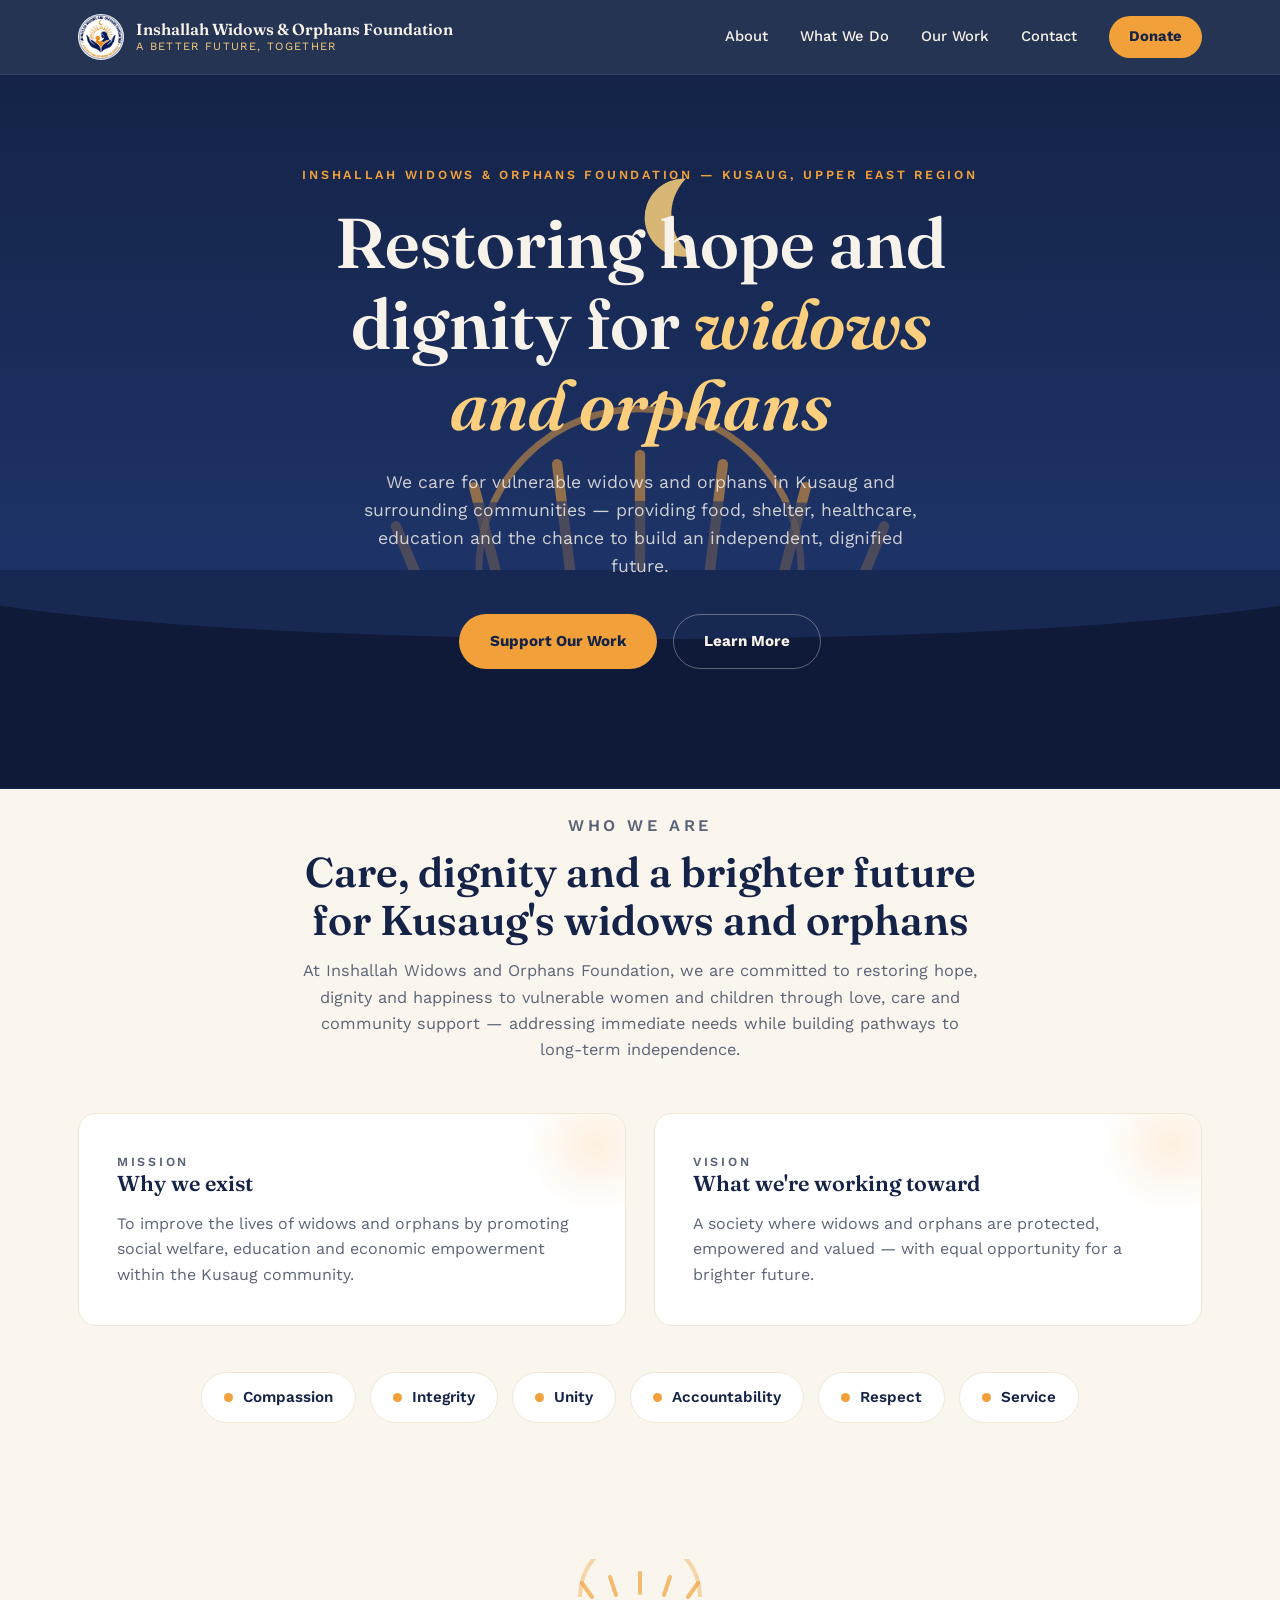
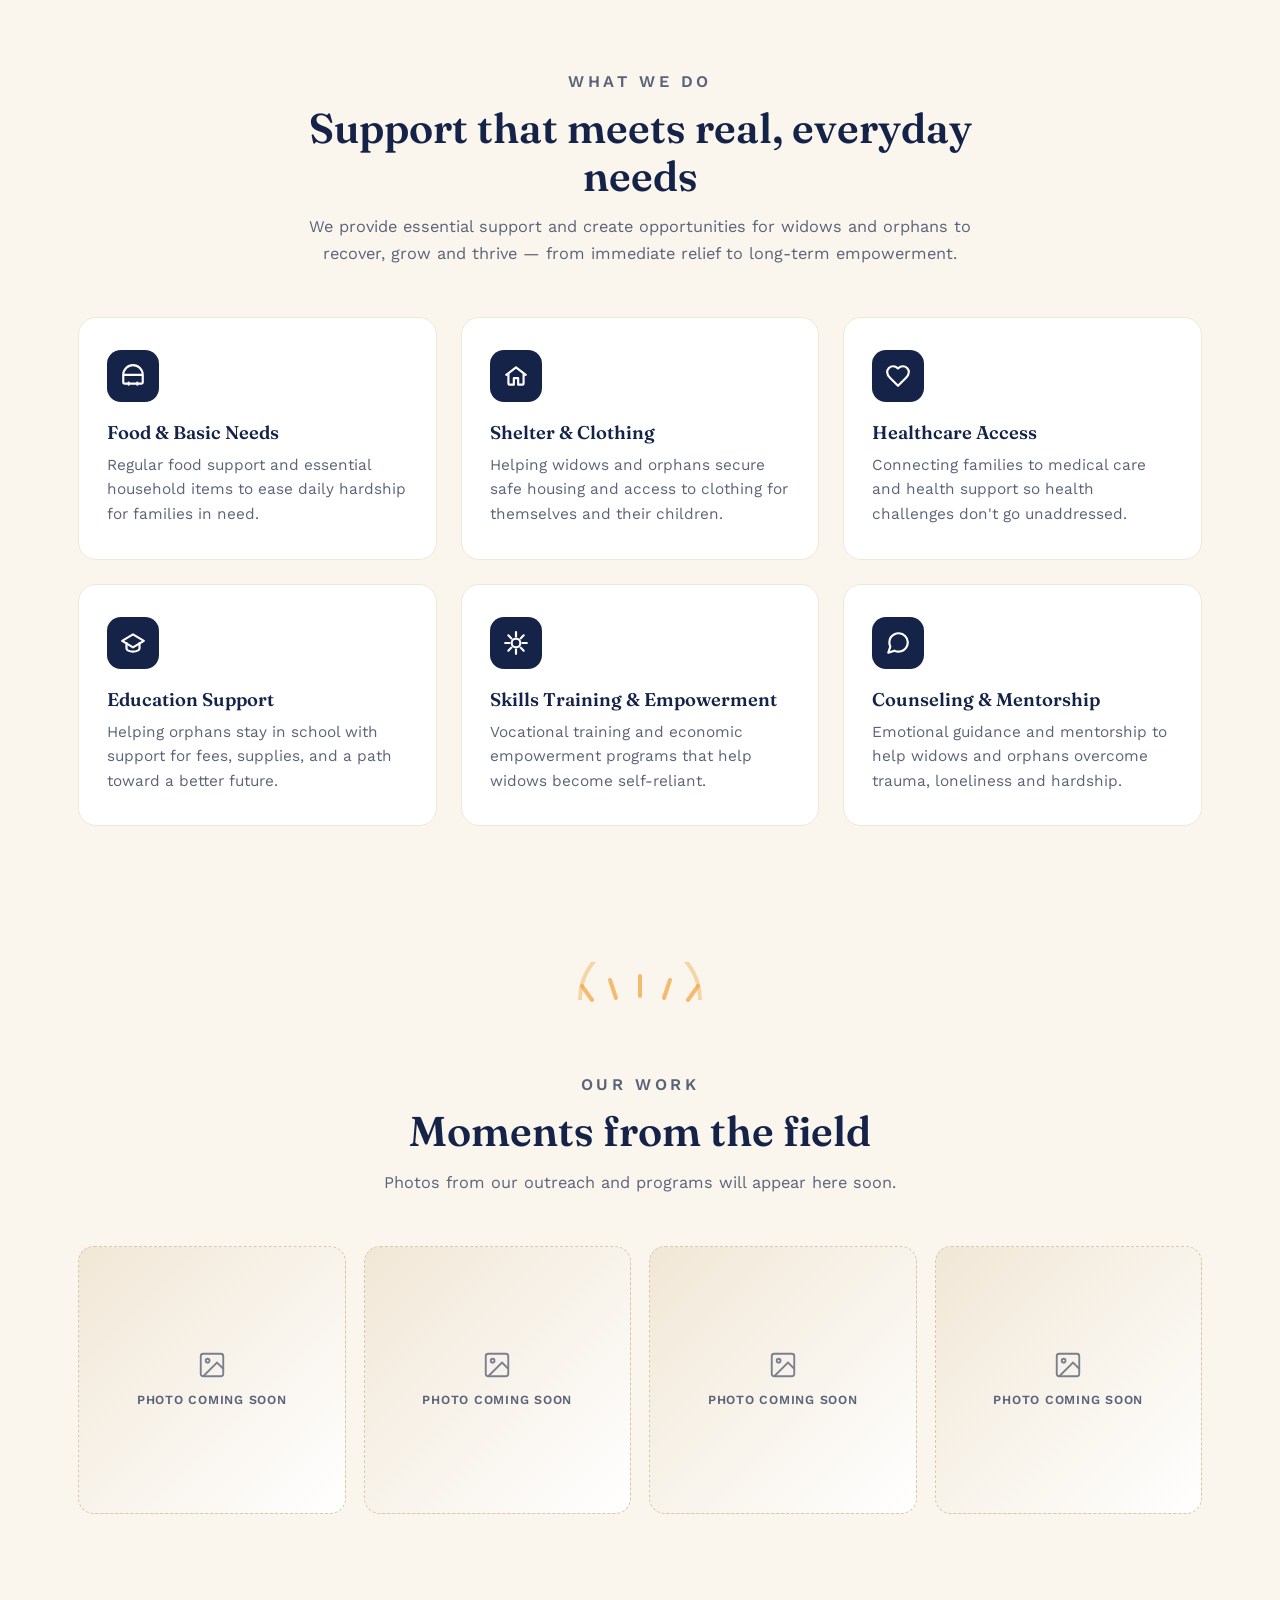
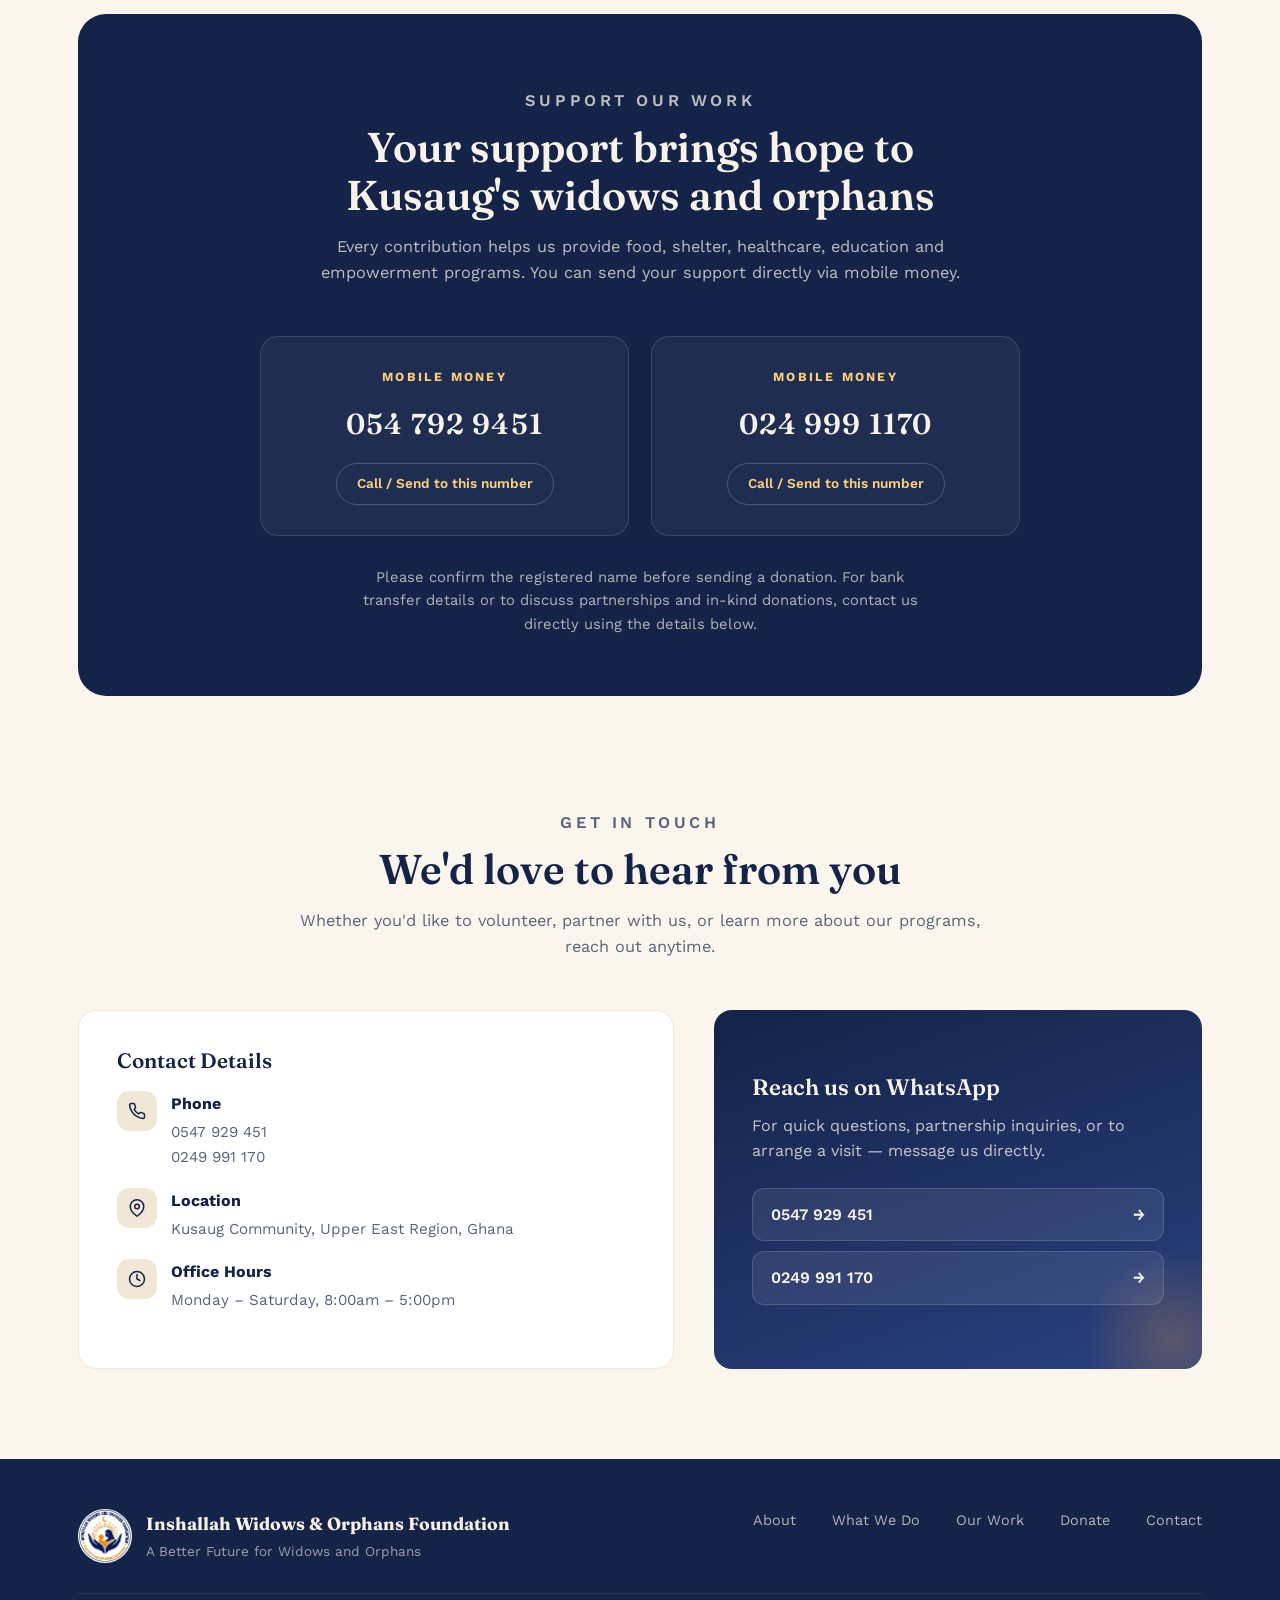
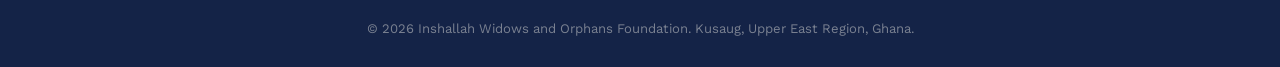
==== index.html @ 98f44650 "Add Index.html and logo" ====
<!DOCTYPE html>
<html lang="en">
<head>
<meta charset="UTF-8" />
<meta name="viewport" content="width=device-width, initial-scale=1.0" />
<title>Inshallah Widows and Orphans Foundation</title>
<link rel="preconnect" href="https://fonts.googleapis.com">
<link rel="preconnect" href="https://fonts.gstatic.com" crossorigin>
<link href="https://fonts.googleapis.com/css2?family=Fraunces:opsz,wght@9..144,400;9..144,500;9..144,600;9..144,700&family=Work+Sans:wght@400;500;600;700&display=swap" rel="stylesheet">
<style>
  :root{
    --navy: #142347;
    --navy-2: #1d3266;
    --navy-soft: #2a4080;
    --gold: #f2a13a;
    --gold-light: #fbcf7d;
    --sand: #faf6ee;
    --sand-2: #f1e7d6;
    --ink: #1c2540;
    --ink-soft: #5b6378;
    --cream-text: #f7f3ea;
    --max: 1180px;
  }

  *{ margin:0; padding:0; box-sizing:border-box; }

  html{ scroll-behavior:smooth; }

  body{
    font-family:'Work Sans', sans-serif;
    color:var(--ink);
    background:var(--sand);
    line-height:1.6;
    -webkit-font-smoothing:antialiased;
  }

  h1,h2,h3,h4{
    font-family:'Fraunces', serif;
    font-weight:600;
    line-height:1.15;
    color:var(--navy);
  }

  img{ max-width:100%; display:block; }

  a{ color:inherit; text-decoration:none; }

  .wrap{
    max-width:var(--max);
    margin:0 auto;
    padding:0 28px;
  }

  .eyebrow{
    font-family:'Work Sans', sans-serif;
    font-size:0.78rem;
    letter-spacing:0.22em;
    text-transform:uppercase;
    font-weight:600;
    color:var(--gold);
  }

  /* ---------- HEADER ---------- */
  header{
    position:sticky;
    top:0;
    z-index:50;
    background:rgba(20,35,71,0.92);
    backdrop-filter:blur(8px);
    border-bottom:1px solid rgba(255,255,255,0.08);
  }

  .nav{
    display:flex;
    align-items:center;
    justify-content:space-between;
    padding:14px 28px;
    max-width:var(--max);
    margin:0 auto;
  }

  .brand{
    display:flex;
    align-items:center;
    gap:12px;
  }

  .brand img{
    width:46px;
    height:46px;
    border-radius:50%;
  }

  .brand-text{
    color:var(--cream-text);
    font-family:'Fraunces', serif;
    line-height:1.15;
  }

  .brand-text strong{
    display:block;
    font-size:1rem;
    font-weight:600;
  }

  .brand-text span{
    display:block;
    font-size:0.7rem;
    letter-spacing:0.12em;
    text-transform:uppercase;
    color:var(--gold-light);
    font-family:'Work Sans', sans-serif;
    margin-top:2px;
  }

  nav.links{
    display:flex;
    align-items:center;
    gap:32px;
  }

  nav.links a{
    color:var(--cream-text);
    font-size:0.92rem;
    font-weight:500;
    position:relative;
    padding:4px 0;
    transition:color .2s ease;
  }

  nav.links a:hover{ color:var(--gold-light); }

  nav.links a.cta{
    background:var(--gold);
    color:var(--navy);
    padding:9px 20px;
    border-radius:999px;
    font-weight:700;
    transition:background .2s ease, transform .2s ease;
  }

  nav.links a.cta:hover{
    background:var(--gold-light);
    transform:translateY(-1px);
  }

  .menu-toggle{
    display:none;
    background:none;
    border:none;
    color:var(--cream-text);
    font-size:1.6rem;
    cursor:pointer;
  }

  /* ---------- HERO ---------- */
  .hero{
    position:relative;
    background:linear-gradient(180deg, var(--navy) 0%, var(--navy-2) 65%, var(--navy-soft) 100%);
    overflow:hidden;
    padding:90px 0 0;
  }

  .hero-inner{
    max-width:var(--max);
    margin:0 auto;
    padding:0 28px 60px;
    position:relative;
    z-index:2;
    display:flex;
    flex-direction:column;
    align-items:center;
    text-align:center;
  }

  .hero h1{
    color:var(--cream-text);
    font-size:clamp(2.4rem, 6vw, 4.4rem);
    max-width:14ch;
    margin:18px 0 22px;
  }

  .hero h1 em{
    font-style:italic;
    color:var(--gold-light);
  }

  .hero p.lead{
    color:rgba(247,243,234,0.82);
    font-size:1.1rem;
    max-width:52ch;
    margin-bottom:34px;
  }

  .hero-ctas{
    display:flex;
    gap:16px;
    flex-wrap:wrap;
    justify-content:center;
    margin-bottom:60px;
  }

  .btn{
    display:inline-flex;
    align-items:center;
    gap:8px;
    padding:14px 30px;
    border-radius:999px;
    font-weight:700;
    font-size:0.95rem;
    transition:transform .2s ease, box-shadow .2s ease, background .2s ease;
    border:1px solid transparent;
  }

  .btn-primary{
    background:var(--gold);
    color:var(--navy);
  }

  .btn-primary:hover{
    background:var(--gold-light);
    transform:translateY(-2px);
    box-shadow:0 10px 24px rgba(242,161,58,0.25);
  }

  .btn-ghost{
    border-color:rgba(247,243,234,0.35);
    color:var(--cream-text);
  }

  .btn-ghost:hover{
    background:rgba(247,243,234,0.08);
    transform:translateY(-2px);
  }

  /* sunrise svg */
  .sunrise{
    position:absolute;
    inset:0;
    width:100%;
    height:100%;
    display:block;
  }

  .sunrise .ray{
    transform-origin:center;
    animation:rise 5s ease-in-out infinite alternate;
  }

  @keyframes rise{
    from{ opacity:0.35; transform:scaleY(0.92); }
    to{ opacity:0.9; transform:scaleY(1.04); }
  }

  .sunrise .moon{
    animation:glow 6s ease-in-out infinite alternate;
  }

  @keyframes glow{
    from{ opacity:0.7; }
    to{ opacity:1; }
  }

  @media (prefers-reduced-motion: reduce){
    .sunrise .ray, .sunrise .moon{ animation:none; }
  }

  /* ---------- DAWN DIVIDER ---------- */
  .dawn-divider{
    display:flex;
    justify-content:center;
    padding:46px 0;
    background:var(--sand);
  }

  .dawn-divider.on-navy{ background:var(--navy); }

  /* ---------- SECTION GENERAL ---------- */
  section{ padding:10px 0 90px; }

  .section-head{
    text-align:center;
    max-width:680px;
    margin:0 auto 50px;
  }

  .section-head h2{
    font-size:clamp(1.9rem, 4vw, 2.6rem);
    margin-top:10px;
  }

  .section-head p{
    color:var(--ink-soft);
    margin-top:14px;
    font-size:1.02rem;
  }

  /* ---------- MISSION / VISION ---------- */
  .mv-grid{
    display:grid;
    grid-template-columns:1fr 1fr;
    gap:28px;
  }

  .mv-card{
    background:#fff;
    border:1px solid var(--sand-2);
    border-radius:18px;
    padding:38px;
    position:relative;
    overflow:hidden;
  }

  .mv-card::before{
    content:"";
    position:absolute;
    top:-40px;
    right:-40px;
    width:140px;
    height:140px;
    border-radius:50%;
    background:radial-gradient(circle, rgba(242,161,58,0.16), transparent 70%);
  }

  .mv-card h3{
    font-size:1.35rem;
    margin-bottom:14px;
  }

  .mv-card p{
    color:var(--ink-soft);
    position:relative;
    z-index:1;
  }

  /* core values */
  .values{
    display:flex;
    flex-wrap:wrap;
    gap:14px;
    justify-content:center;
    margin-top:46px;
  }

  .value-pill{
    display:flex;
    align-items:center;
    gap:10px;
    background:#fff;
    border:1px solid var(--sand-2);
    border-radius:999px;
    padding:12px 22px;
    font-weight:600;
    font-size:0.95rem;
    color:var(--navy);
  }

  .value-pill .dot{
    width:9px; height:9px;
    border-radius:50%;
    background:var(--gold);
    flex-shrink:0;
  }

  /* ---------- PROGRAMS ---------- */
  .programs-grid{
    display:grid;
    grid-template-columns:repeat(3, 1fr);
    gap:24px;
  }

  .program-card{
    background:#fff;
    border:1px solid var(--sand-2);
    border-radius:18px;
    padding:32px 28px;
    transition:transform .25s ease, box-shadow .25s ease;
  }

  .program-card:hover{
    transform:translateY(-6px);
    box-shadow:0 16px 36px rgba(20,35,71,0.08);
  }

  .program-icon{
    width:52px; height:52px;
    border-radius:14px;
    background:var(--navy);
    display:flex;
    align-items:center;
    justify-content:center;
    margin-bottom:20px;
  }

  .program-icon svg{ width:26px; height:26px; }

  .program-card h3{
    font-size:1.15rem;
    margin-bottom:10px;
  }

  .program-card p{
    color:var(--ink-soft);
    font-size:0.96rem;
  }

  /* ---------- GALLERY PLACEHOLDERS ---------- */
  .gallery-grid{
    display:grid;
    grid-template-columns:repeat(4, 1fr);
    gap:18px;
  }

  .gallery-item{
    aspect-ratio:1/1;
    border-radius:16px;
    background:linear-gradient(135deg, var(--sand-2), #fff);
    border:1px dashed #d8c9ad;
    display:flex;
    flex-direction:column;
    align-items:center;
    justify-content:center;
    gap:10px;
    color:var(--ink-soft);
    text-align:center;
    padding:18px;
  }

  .gallery-item svg{ width:30px; height:30px; opacity:0.55; }

  .gallery-item span{
    font-size:0.78rem;
    letter-spacing:0.06em;
    text-transform:uppercase;
    font-weight:600;
  }

  /* ---------- DONATE ---------- */
  .donate-section{
    background:var(--navy);
    color:var(--cream-text);
    border-radius:28px;
    padding:60px 40px;
    margin-top:0;
  }

  .donate-section .section-head h2{ color:var(--cream-text); }
  .donate-section .section-head p{ color:rgba(247,243,234,0.75); }
  .donate-section .eyebrow{ color:var(--gold-light); }

  .donate-grid{
    display:grid;
    grid-template-columns:repeat(2, 1fr);
    gap:22px;
    max-width:760px;
    margin:0 auto;
  }

  .donate-card{
    background:rgba(255,255,255,0.05);
    border:1px solid rgba(255,255,255,0.12);
    border-radius:18px;
    padding:30px;
    text-align:center;
  }

  .donate-card .label{
    font-size:0.78rem;
    letter-spacing:0.18em;
    text-transform:uppercase;
    color:var(--gold-light);
    font-weight:700;
    margin-bottom:14px;
  }

  .donate-card .number{
    font-family:'Fraunces', serif;
    font-size:1.8rem;
    font-weight:600;
    letter-spacing:0.04em;
    margin-bottom:16px;
  }

  .donate-card a.copy-link{
    font-size:0.85rem;
    font-weight:600;
    color:var(--gold-light);
    border:1px solid rgba(255,255,255,0.2);
    border-radius:999px;
    padding:9px 20px;
    display:inline-block;
    transition:background .2s ease;
  }

  .donate-card a.copy-link:hover{
    background:rgba(255,255,255,0.08);
  }

  .donate-note{
    text-align:center;
    margin-top:30px;
    font-size:0.92rem;
    color:rgba(247,243,234,0.7);
    max-width:560px;
    margin-left:auto;
    margin-right:auto;
  }

  /* ---------- CONTACT ---------- */
  .contact-grid{
    display:grid;
    grid-template-columns:1.1fr 0.9fr;
    gap:40px;
    align-items:stretch;
  }

  .contact-info{
    background:#fff;
    border:1px solid var(--sand-2);
    border-radius:18px;
    padding:38px;
  }

  .contact-info h3{ font-size:1.3rem; margin-bottom:18px; }

  .contact-row{
    display:flex;
    align-items:flex-start;
    gap:14px;
    margin-bottom:18px;
  }

  .contact-row .icon{
    width:40px; height:40px;
    border-radius:12px;
    background:var(--sand-2);
    display:flex;
    align-items:center;
    justify-content:center;
    flex-shrink:0;
  }

  .contact-row .icon svg{ width:18px; height:18px; }

  .contact-row strong{ display:block; color:var(--navy); margin-bottom:2px; }
  .contact-row span, .contact-row a{ color:var(--ink-soft); font-size:0.95rem; }
  .contact-row a:hover{ color:var(--navy); }

  .contact-cta{
    background:linear-gradient(160deg, var(--navy), var(--navy-soft));
    border-radius:18px;
    padding:38px;
    color:var(--cream-text);
    display:flex;
    flex-direction:column;
    justify-content:center;
    position:relative;
    overflow:hidden;
  }

  .contact-cta::after{
    content:"";
    position:absolute;
    bottom:-60px;
    right:-60px;
    width:180px;
    height:180px;
    border-radius:50%;
    background:radial-gradient(circle, rgba(242,161,58,0.25), transparent 70%);
  }

  .contact-cta h3{ color:var(--cream-text); font-size:1.4rem; margin-bottom:12px; position:relative; z-index:1; }
  .contact-cta p{ color:rgba(247,243,234,0.78); margin-bottom:24px; position:relative; z-index:1; }

  .whatsapp-links{
    display:flex;
    flex-direction:column;
    gap:10px;
    position:relative;
    z-index:1;
  }

  .whatsapp-links a{
    background:rgba(255,255,255,0.08);
    border:1px solid rgba(255,255,255,0.15);
    border-radius:12px;
    padding:13px 18px;
    font-weight:600;
    display:flex;
    align-items:center;
    justify-content:space-between;
    transition:background .2s ease;
  }

  .whatsapp-links a:hover{ background:rgba(255,255,255,0.14); }

  /* ---------- FOOTER ---------- */
  footer{
    background:var(--navy);
    color:rgba(247,243,234,0.7);
    padding:50px 0 28px;
  }

  .footer-top{
    display:flex;
    justify-content:space-between;
    align-items:flex-start;
    flex-wrap:wrap;
    gap:30px;
    padding-bottom:30px;
    border-bottom:1px solid rgba(255,255,255,0.08);
    margin-bottom:24px;
  }

  .footer-brand{
    display:flex;
    align-items:center;
    gap:14px;
  }

  .footer-brand img{
    width:54px; height:54px; border-radius:50%;
  }

  .footer-brand strong{
    font-family:'Fraunces', serif;
    color:var(--cream-text);
    font-size:1.1rem;
    display:block;
  }

  .footer-brand span{
    font-size:0.85rem;
    color:rgba(247,243,234,0.6);
  }

  .footer-links{
    display:flex;
    gap:36px;
    flex-wrap:wrap;
  }

  .footer-links a{
    font-size:0.9rem;
    transition:color .2s ease;
  }

  .footer-links a:hover{ color:var(--gold-light); }

  .footer-bottom{
    text-align:center;
    font-size:0.82rem;
    color:rgba(247,243,234,0.45);
  }

  /* ---------- REVEAL ANIMATION ---------- */
  .reveal{
    opacity:0;
    transform:translateY(24px);
    transition:opacity .7s ease, transform .7s ease;
  }

  .reveal.in{
    opacity:1;
    transform:translateY(0);
  }

  /* ---------- RESPONSIVE ---------- */
  @media (max-width: 880px){
    .mv-grid{ grid-template-columns:1fr; }
    .programs-grid{ grid-template-columns:repeat(2, 1fr); }
    .gallery-grid{ grid-template-columns:repeat(2, 1fr); }
    .donate-grid{ grid-template-columns:1fr; }
    .contact-grid{ grid-template-columns:1fr; }
  }

  @media (max-width: 720px){
    nav.links{
      position:absolute;
      top:100%; left:0; right:0;
      background:var(--navy);
      flex-direction:column;
      align-items:flex-start;
      padding:20px 28px 28px;
      gap:18px;
      display:none;
      border-bottom:1px solid rgba(255,255,255,0.08);
    }
    nav.links.open{ display:flex; }
    nav.links a.cta{ width:100%; text-align:center; }
    .menu-toggle{ display:block; }
    .programs-grid{ grid-template-columns:1fr; }
    .gallery-grid{ grid-template-columns:repeat(2, 1fr); }
    .donate-section{ padding:46px 22px; border-radius:20px; }
  }

  /* focus visibility */
  a:focus-visible, button:focus-visible{
    outline:2px solid var(--gold);
    outline-offset:3px;
  }
</style>
</head>
<body>

<header>
  <div class="nav">
    <div class="brand">
      <img src="logo.jpeg" alt="Inshallah Widows and Orphans Foundation logo" />
      <div class="brand-text">
        <strong>Inshallah Widows &amp; Orphans Foundation</strong>
        <span>A better future, together</span>
      </div>
    </div>
    <button class="menu-toggle" aria-label="Toggle navigation" aria-expanded="false" id="menuToggle">&#9776;</button>
    <nav class="links" id="navLinks">
      <a href="#about">About</a>
      <a href="#programs">What We Do</a>
      <a href="#gallery">Our Work</a>
      <a href="#contact">Contact</a>
      <a href="#donate" class="cta">Donate</a>
    </nav>
  </div>
</header>

<!-- ================= HERO ================= -->
<section class="hero">
  <svg class="sunrise" viewBox="0 0 1200 620" preserveAspectRatio="xMidYMax slice" xmlns="http://www.w3.org/2000/svg" aria-hidden="true">
    <!-- crescent moon -->
    <g class="moon">
      <path d="M 640 90 a 34 34 0 1 0 6 67 a 44 44 0 0 1 -6 -67 z" fill="#fbcf7d" opacity="0.85"/>
    </g>
    <!-- rays -->
    <g class="ray" stroke="#f2a13a" stroke-width="9" stroke-linecap="round" opacity="0.55">
      <line x1="600" y1="430" x2="600" y2="330"/>
      <line x1="540" y1="436" x2="528" y2="338"/>
      <line x1="480" y1="452" x2="456" y2="358"/>
      <line x1="424" y1="478" x2="388" y2="392"/>
      <line x1="376" y1="514" x2="328" y2="438"/>
      <line x1="660" y1="436" x2="672" y2="338"/>
      <line x1="720" y1="452" x2="744" y2="358"/>
      <line x1="776" y1="478" x2="812" y2="392"/>
      <line x1="824" y1="514" x2="872" y2="438"/>
    </g>
    <!-- sun arc -->
    <circle cx="600" cy="430" r="140" fill="none" stroke="#f2a13a" stroke-width="6" opacity="0.5"/>
    <!-- horizon -->
    <rect x="0" y="430" width="1200" height="190" fill="#0e1a37"/>
    <ellipse cx="600" cy="430" rx="650" ry="60" fill="#1d3266" opacity="0.6"/>
  </svg>

  <div class="hero-inner">
    <p class="eyebrow">Inshallah Widows &amp; Orphans Foundation &mdash; Kusaug, Upper East Region</p>
    <h1>Restoring hope and dignity for <em>widows and orphans</em></h1>
    <p class="lead">
      We care for vulnerable widows and orphans in Kusaug and surrounding communities &mdash;
      providing food, shelter, healthcare, education and the chance to build an
      independent, dignified future.
    </p>
    <div class="hero-ctas">
      <a href="#donate" class="btn btn-primary">Support Our Work</a>
      <a href="#about" class="btn btn-ghost">Learn More</a>
    </div>
  </div>
</section>

<!-- ================= ABOUT / MISSION / VISION ================= -->
<section id="about">
  <div class="wrap">
    <div class="section-head reveal">
      <p class="eyebrow">Who We Are</p>
      <h2>Care, dignity and a brighter future for Kusaug's widows and orphans</h2>
      <p>
        At Inshallah Widows and Orphans Foundation, we are committed to restoring hope,
        dignity and happiness to vulnerable women and children through love, care and
        community support &mdash; addressing immediate needs while building pathways to
        long-term independence.
      </p>
    </div>

    <div class="mv-grid">
      <div class="mv-card reveal">
        <p class="eyebrow">Mission</p>
        <h3>Why we exist</h3>
        <p>
          To improve the lives of widows and orphans by promoting social welfare,
          education and economic empowerment within the Kusaug community.
        </p>
      </div>
      <div class="mv-card reveal">
        <p class="eyebrow">Vision</p>
        <h3>What we're working toward</h3>
        <p>
          A society where widows and orphans are protected, empowered and valued
          &mdash; with equal opportunity for a brighter future.
        </p>
      </div>
    </div>

    <div class="values reveal">
      <div class="value-pill"><span class="dot"></span>Compassion</div>
      <div class="value-pill"><span class="dot"></span>Integrity</div>
      <div class="value-pill"><span class="dot"></span>Unity</div>
      <div class="value-pill"><span class="dot"></span>Accountability</div>
      <div class="value-pill"><span class="dot"></span>Respect</div>
      <div class="value-pill"><span class="dot"></span>Service</div>
    </div>
  </div>
</section>

<div class="dawn-divider">
  <svg width="160" height="40" viewBox="0 0 160 40" xmlns="http://www.w3.org/2000/svg" aria-hidden="true">
    <g stroke="#f2a13a" stroke-width="4" stroke-linecap="round" opacity="0.7">
      <line x1="80" y1="34" x2="80" y2="14"/>
      <line x1="56" y1="36" x2="50" y2="18"/>
      <line x1="104" y1="36" x2="110" y2="18"/>
      <line x1="32" y1="38" x2="22" y2="24"/>
      <line x1="128" y1="38" x2="138" y2="24"/>
    </g>
    <path d="M 20 38 A 60 60 0 0 1 140 38" fill="none" stroke="#f2a13a" stroke-width="4" opacity="0.4"/>
  </svg>
</div>

<!-- ================= PROGRAMS ================= -->
<section id="programs">
  <div class="wrap">
    <div class="section-head reveal">
      <p class="eyebrow">What We Do</p>
      <h2>Support that meets real, everyday needs</h2>
      <p>
        We provide essential support and create opportunities for widows and orphans
        to recover, grow and thrive &mdash; from immediate relief to long-term empowerment.
      </p>
    </div>

    <div class="programs-grid">
      <div class="program-card reveal">
        <div class="program-icon">
          <svg viewBox="0 0 24 24" fill="none" stroke="#fff" stroke-width="2" stroke-linecap="round" stroke-linejoin="round"><path d="M3 11h18M3 11a9 9 0 0118 0M3 11v7a1 1 0 001 1h16a1 1 0 001-1v-7M8 18v2M16 18v2"/></svg>
        </div>
        <h3>Food &amp; Basic Needs</h3>
        <p>Regular food support and essential household items to ease daily hardship for families in need.</p>
      </div>

      <div class="program-card reveal">
        <div class="program-icon">
          <svg viewBox="0 0 24 24" fill="none" stroke="#fff" stroke-width="2" stroke-linecap="round" stroke-linejoin="round"><path d="M3 11l9-7 9 7M5 10v9a1 1 0 001 1h4v-6h4v6h4a1 1 0 001-1v-9"/></svg>
        </div>
        <h3>Shelter &amp; Clothing</h3>
        <p>Helping widows and orphans secure safe housing and access to clothing for themselves and their children.</p>
      </div>

      <div class="program-card reveal">
        <div class="program-icon">
          <svg viewBox="0 0 24 24" fill="none" stroke="#fff" stroke-width="2" stroke-linecap="round" stroke-linejoin="round"><path d="M19 14c1.49-1.46 3-3.21 3-5.5A5.5 5.5 0 0016.5 3c-1.76 0-3 .5-4.5 2-1.5-1.5-2.74-2-4.5-2A5.5 5.5 0 002 8.5c0 2.29 1.5 4.04 3 5.5l7 7z"/></svg>
        </div>
        <h3>Healthcare Access</h3>
        <p>Connecting families to medical care and health support so health challenges don't go unaddressed.</p>
      </div>

      <div class="program-card reveal">
        <div class="program-icon">
          <svg viewBox="0 0 24 24" fill="none" stroke="#fff" stroke-width="2" stroke-linecap="round" stroke-linejoin="round"><path d="M22 10L12 4 2 10l10 6 10-6z"/><path d="M6 12v5c0 1.5 2.5 3 6 3s6-1.5 6-3v-5"/></svg>
        </div>
        <h3>Education Support</h3>
        <p>Helping orphans stay in school with support for fees, supplies, and a path toward a better future.</p>
      </div>

      <div class="program-card reveal">
        <div class="program-icon">
          <svg viewBox="0 0 24 24" fill="none" stroke="#fff" stroke-width="2" stroke-linecap="round" stroke-linejoin="round"><path d="M12 2v4M12 18v4M4.93 4.93l2.83 2.83M16.24 16.24l2.83 2.83M2 12h4M18 12h4M4.93 19.07l2.83-2.83M16.24 7.76l2.83-2.83"/><circle cx="12" cy="12" r="4"/></svg>
        </div>
        <h3>Skills Training &amp; Empowerment</h3>
        <p>Vocational training and economic empowerment programs that help widows become self-reliant.</p>
      </div>

      <div class="program-card reveal">
        <div class="program-icon">
          <svg viewBox="0 0 24 24" fill="none" stroke="#fff" stroke-width="2" stroke-linecap="round" stroke-linejoin="round"><path d="M21 11.5a8.38 8.38 0 01-.9 3.8 8.5 8.5 0 01-7.6 4.7 8.38 8.38 0 01-3.8-.9L3 21l1.9-5.7a8.38 8.38 0 01-.9-3.8 8.5 8.5 0 014.7-7.6 8.38 8.38 0 013.8-.9h.5a8.48 8.48 0 018 8v.5z"/></svg>
        </div>
        <h3>Counseling &amp; Mentorship</h3>
        <p>Emotional guidance and mentorship to help widows and orphans overcome trauma, loneliness and hardship.</p>
      </div>
    </div>
  </div>
</section>

<div class="dawn-divider">
  <svg width="160" height="40" viewBox="0 0 160 40" xmlns="http://www.w3.org/2000/svg" aria-hidden="true">
    <g stroke="#f2a13a" stroke-width="4" stroke-linecap="round" opacity="0.7">
      <line x1="80" y1="34" x2="80" y2="14"/>
      <line x1="56" y1="36" x2="50" y2="18"/>
      <line x1="104" y1="36" x2="110" y2="18"/>
      <line x1="32" y1="38" x2="22" y2="24"/>
      <line x1="128" y1="38" x2="138" y2="24"/>
    </g>
    <path d="M 20 38 A 60 60 0 0 1 140 38" fill="none" stroke="#f2a13a" stroke-width="4" opacity="0.4"/>
  </svg>
</div>

<!-- ================= GALLERY (placeholders) ================= -->
<section id="gallery">
  <div class="wrap">
    <div class="section-head reveal">
      <p class="eyebrow">Our Work</p>
      <h2>Moments from the field</h2>
      <p>Photos from our outreach and programs will appear here soon.</p>
    </div>

    <div class="gallery-grid">
      <div class="gallery-item reveal">
        <svg viewBox="0 0 24 24" fill="none" stroke="#142347" stroke-width="1.5"><rect x="3" y="3" width="18" height="18" rx="2"/><circle cx="8.5" cy="8.5" r="1.5"/><path d="M21 15l-5-5L5 21"/></svg>
        <span>Photo coming soon</span>
      </div>
      <div class="gallery-item reveal">
        <svg viewBox="0 0 24 24" fill="none" stroke="#142347" stroke-width="1.5"><rect x="3" y="3" width="18" height="18" rx="2"/><circle cx="8.5" cy="8.5" r="1.5"/><path d="M21 15l-5-5L5 21"/></svg>
        <span>Photo coming soon</span>
      </div>
      <div class="gallery-item reveal">
        <svg viewBox="0 0 24 24" fill="none" stroke="#142347" stroke-width="1.5"><rect x="3" y="3" width="18" height="18" rx="2"/><circle cx="8.5" cy="8.5" r="1.5"/><path d="M21 15l-5-5L5 21"/></svg>
        <span>Photo coming soon</span>
      </div>
      <div class="gallery-item reveal">
        <svg viewBox="0 0 24 24" fill="none" stroke="#142347" stroke-width="1.5"><rect x="3" y="3" width="18" height="18" rx="2"/><circle cx="8.5" cy="8.5" r="1.5"/><path d="M21 15l-5-5L5 21"/></svg>
        <span>Photo coming soon</span>
      </div>
    </div>
  </div>
</section>

<!-- ================= DONATE ================= -->
<section id="donate">
  <div class="wrap">
    <div class="donate-section reveal">
      <div class="section-head">
        <p class="eyebrow">Support Our Work</p>
        <h2>Your support brings hope to Kusaug's widows and orphans</h2>
        <p>
          Every contribution helps us provide food, shelter, healthcare, education and
          empowerment programs. You can send your support directly via mobile money.
        </p>
      </div>

      <div class="donate-grid">
        <div class="donate-card">
          <div class="label">Mobile Money</div>
          <div class="number">054 792 9451</div>
          <a class="copy-link" href="tel:0547929451">Call / Send to this number</a>
        </div>
        <div class="donate-card">
          <div class="label">Mobile Money</div>
          <div class="number">024 999 1170</div>
          <a class="copy-link" href="tel:0249991170">Call / Send to this number</a>
        </div>
      </div>

      <p class="donate-note">
        Please confirm the registered name before sending a donation. For bank
        transfer details or to discuss partnerships and in-kind donations, contact
        us directly using the details below.
      </p>
    </div>
  </div>
</section>

<!-- ================= CONTACT ================= -->
<section id="contact">
  <div class="wrap">
    <div class="section-head reveal">
      <p class="eyebrow">Get In Touch</p>
      <h2>We'd love to hear from you</h2>
      <p>Whether you'd like to volunteer, partner with us, or learn more about our programs, reach out anytime.</p>
    </div>

    <div class="contact-grid reveal">
      <div class="contact-info">
        <h3>Contact Details</h3>
        <div class="contact-row">
          <div class="icon">
            <svg viewBox="0 0 24 24" fill="none" stroke="#142347" stroke-width="2" stroke-linecap="round" stroke-linejoin="round"><path d="M22 16.92v3a2 2 0 01-2.18 2 19.79 19.79 0 01-8.63-3.07 19.5 19.5 0 01-6-6 19.79 19.79 0 01-3.07-8.67A2 2 0 014.11 2h3a2 2 0 012 1.72c.127.96.36 1.903.7 2.81a2 2 0 01-.45 2.11L8.09 9.91a16 16 0 006 6l1.27-1.27a2 2 0 012.11-.45c.907.34 1.85.57 2.81.7A2 2 0 0122 16.92z"/></svg>
          </div>
          <div>
            <strong>Phone</strong>
            <a href="tel:0547929451">0547 929 451</a><br/>
            <a href="tel:0249991170">0249 991 170</a>
          </div>
        </div>
        <div class="contact-row">
          <div class="icon">
            <svg viewBox="0 0 24 24" fill="none" stroke="#142347" stroke-width="2" stroke-linecap="round" stroke-linejoin="round"><path d="M21 10c0 7-9 13-9 13s-9-6-9-13a9 9 0 0118 0z"/><circle cx="12" cy="10" r="3"/></svg>
          </div>
          <div>
            <strong>Location</strong>
            <span>Kusaug Community, Upper East Region, Ghana</span>
          </div>
        </div>
        <div class="contact-row">
          <div class="icon">
            <svg viewBox="0 0 24 24" fill="none" stroke="#142347" stroke-width="2" stroke-linecap="round" stroke-linejoin="round"><circle cx="12" cy="12" r="10"/><path d="M12 6v6l4 2"/></svg>
          </div>
          <div>
            <strong>Office Hours</strong>
            <span>Monday &ndash; Saturday, 8:00am &ndash; 5:00pm</span>
          </div>
        </div>
      </div>

      <div class="contact-cta">
        <h3>Reach us on WhatsApp</h3>
        <p>For quick questions, partnership inquiries, or to arrange a visit &mdash; message us directly.</p>
        <div class="whatsapp-links">
          <a href="https://wa.me/233547929451" target="_blank" rel="noopener">0547 929 451 <span>&rarr;</span></a>
          <a href="https://wa.me/233249991170" target="_blank" rel="noopener">0249 991 170 <span>&rarr;</span></a>
        </div>
      </div>
    </div>
  </div>
</section>

<!-- ================= FOOTER ================= -->
<footer>
  <div class="wrap">
    <div class="footer-top">
      <div class="footer-brand">
        <img src="logo.jpeg" alt="Inshallah Widows and Orphans Foundation logo" />
        <div>
          <strong>Inshallah Widows &amp; Orphans Foundation</strong>
          <span>A Better Future for Widows and Orphans</span>
        </div>
      </div>
      <div class="footer-links">
        <a href="#about">About</a>
        <a href="#programs">What We Do</a>
        <a href="#gallery">Our Work</a>
        <a href="#donate">Donate</a>
        <a href="#contact">Contact</a>
      </div>
    </div>
    <div class="footer-bottom">
      &copy; <span id="year"></span> Inshallah Widows and Orphans Foundation. Kusaug, Upper East Region, Ghana.
    </div>
  </div>
</footer>

<script>
  document.getElementById('year').textContent = new Date().getFullYear();

  const toggle = document.getElementById('menuToggle');
  const links = document.getElementById('navLinks');
  toggle.addEventListener('click', () => {
    const open = links.classList.toggle('open');
    toggle.setAttribute('aria-expanded', open);
  });
  links.querySelectorAll('a').forEach(a => a.addEventListener('click', () => {
    links.classList.remove('open');
    toggle.setAttribute('aria-expanded', 'false');
  }));

  const observer = new IntersectionObserver((entries) => {
    entries.forEach(entry => {
      if (entry.isIntersecting){
        entry.target.classList.add('in');
        observer.unobserve(entry.target);
      }
    });
  }, { threshold: 0.15 });

  document.querySelectorAll('.reveal').forEach(el => observer.observe(el));
</script>

</body>
</html>
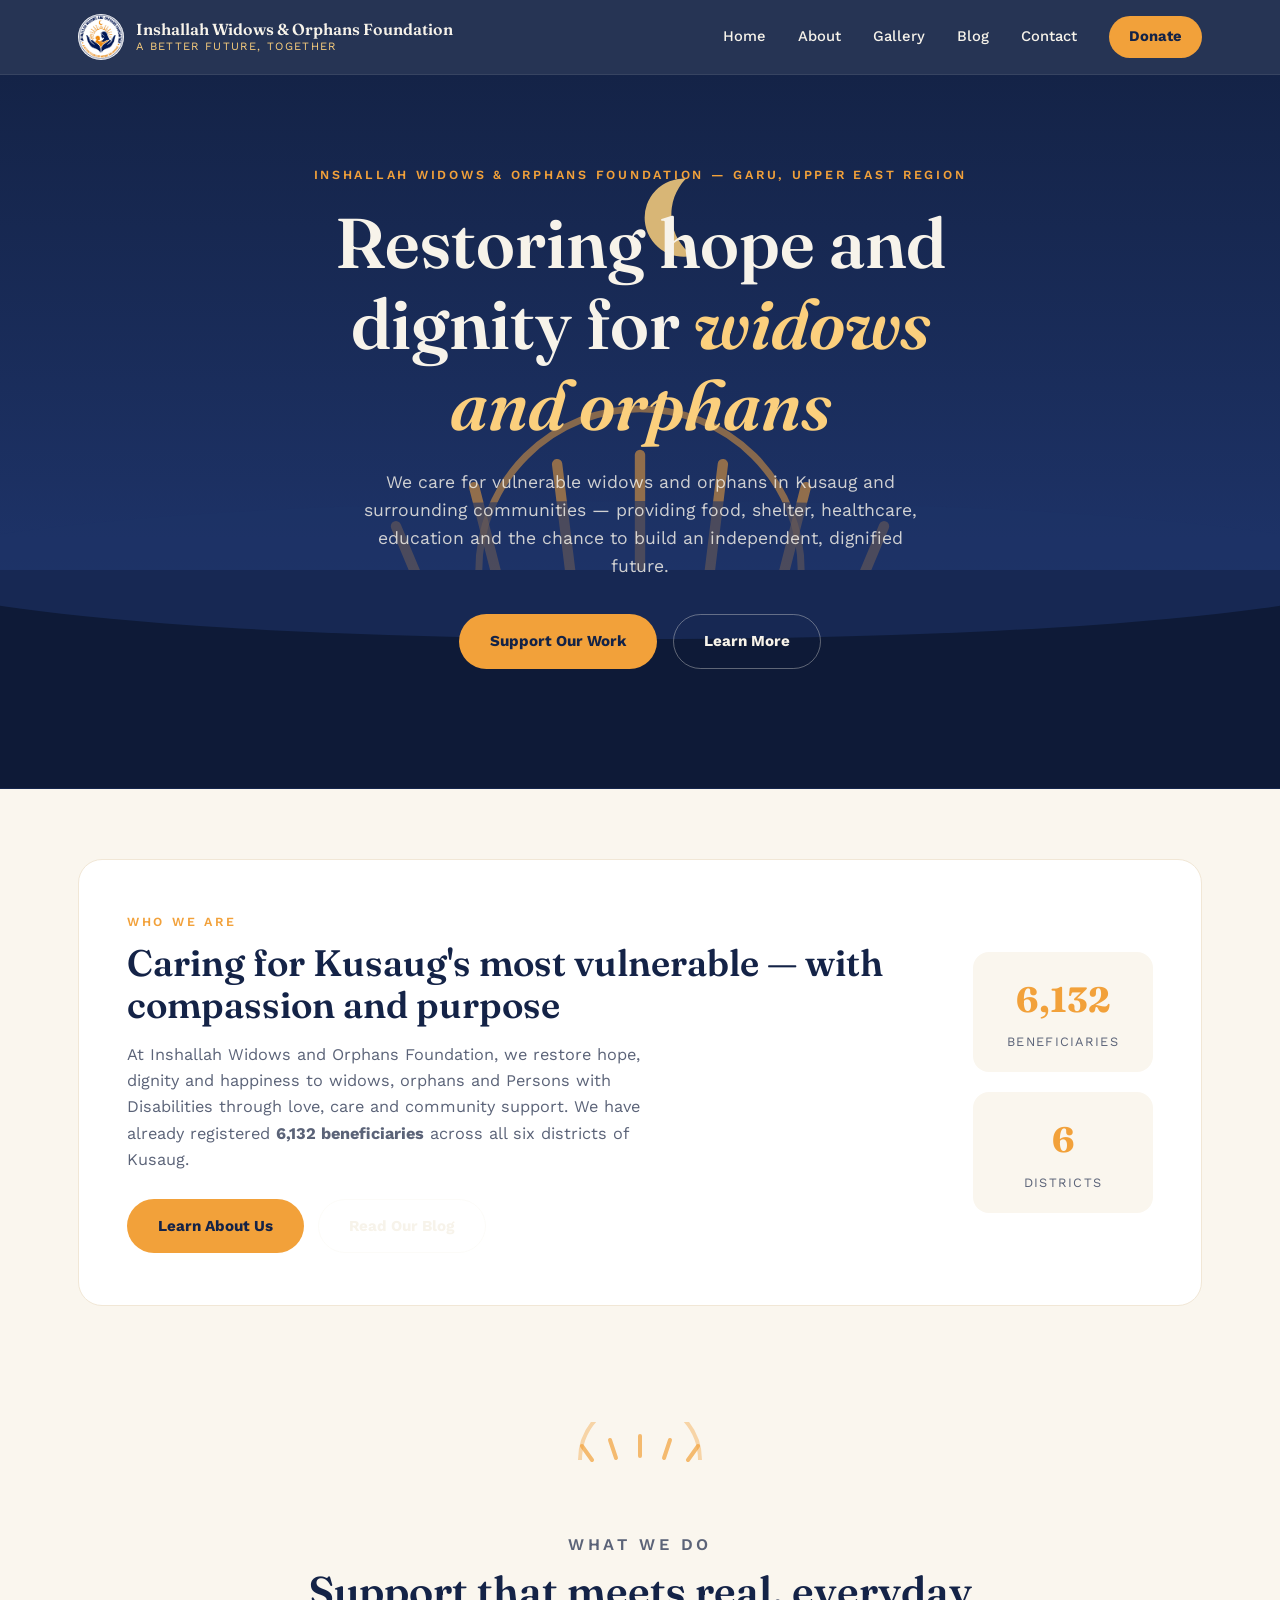
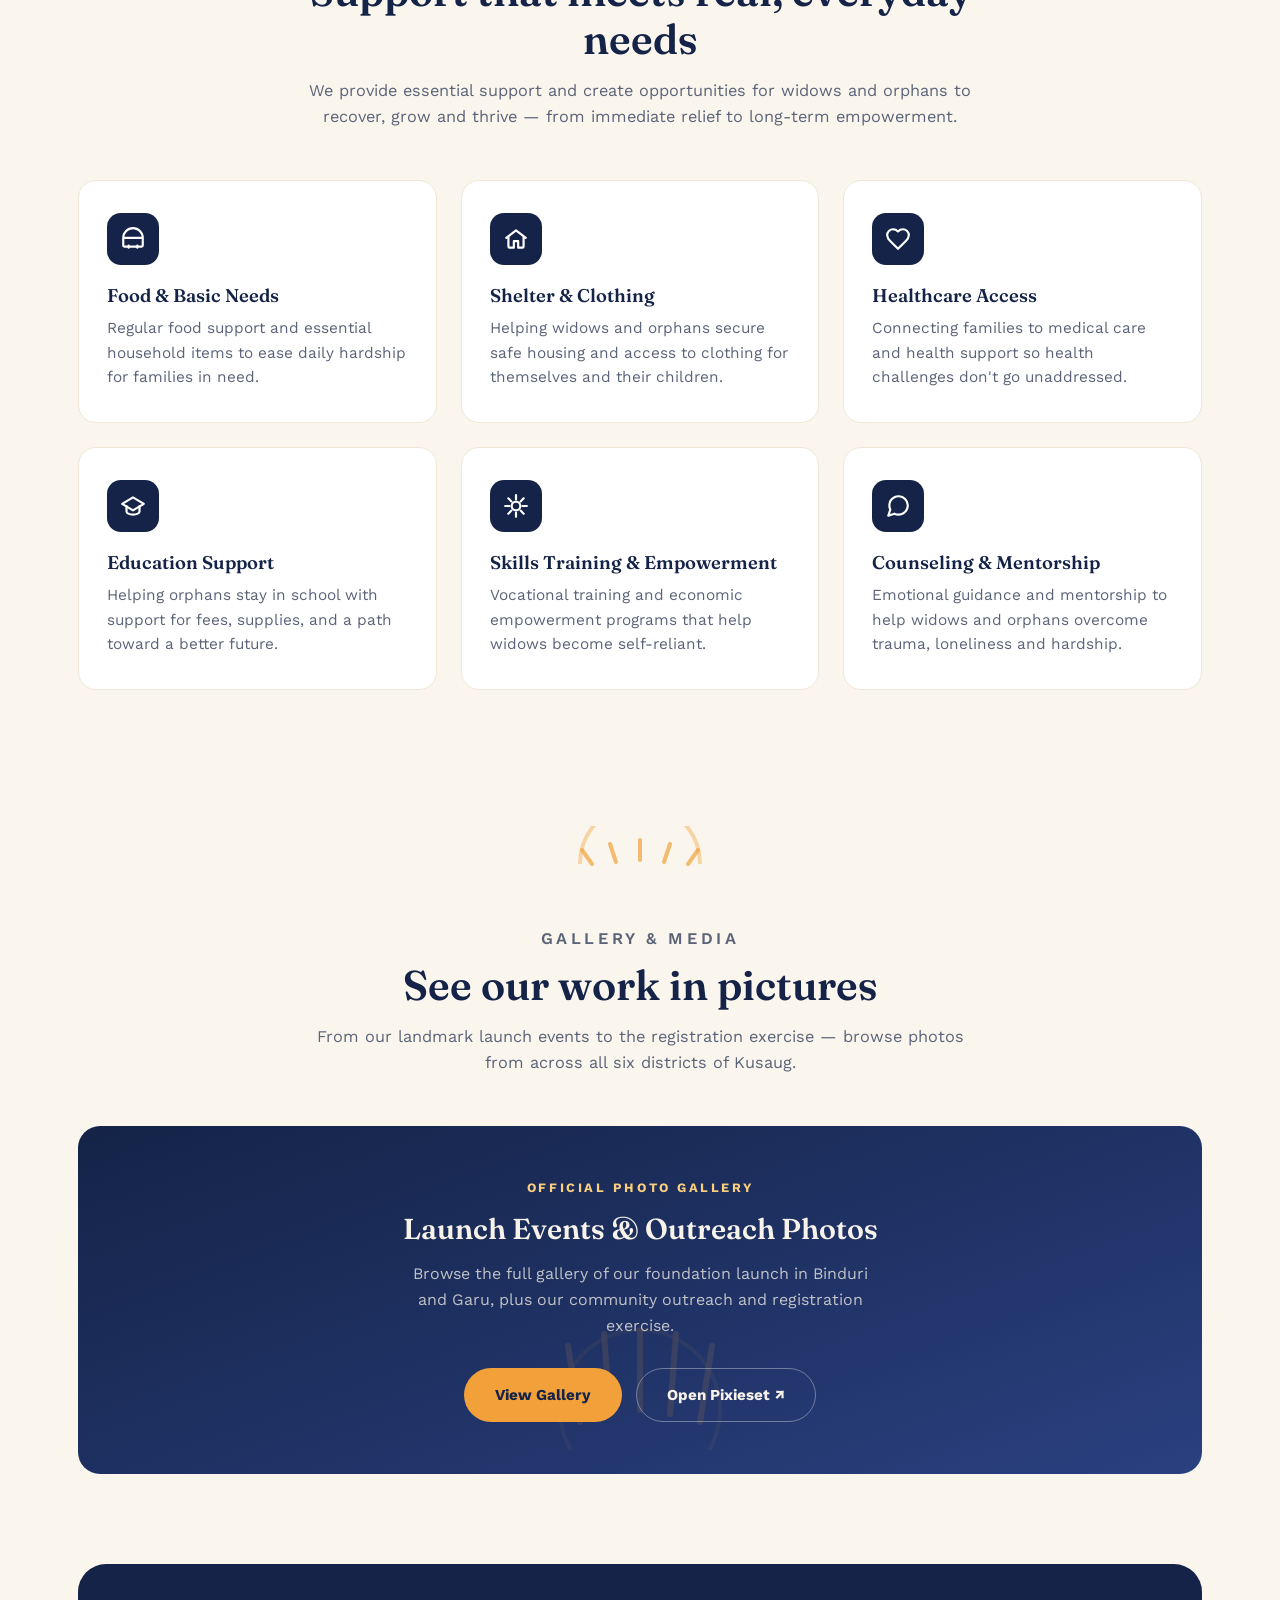
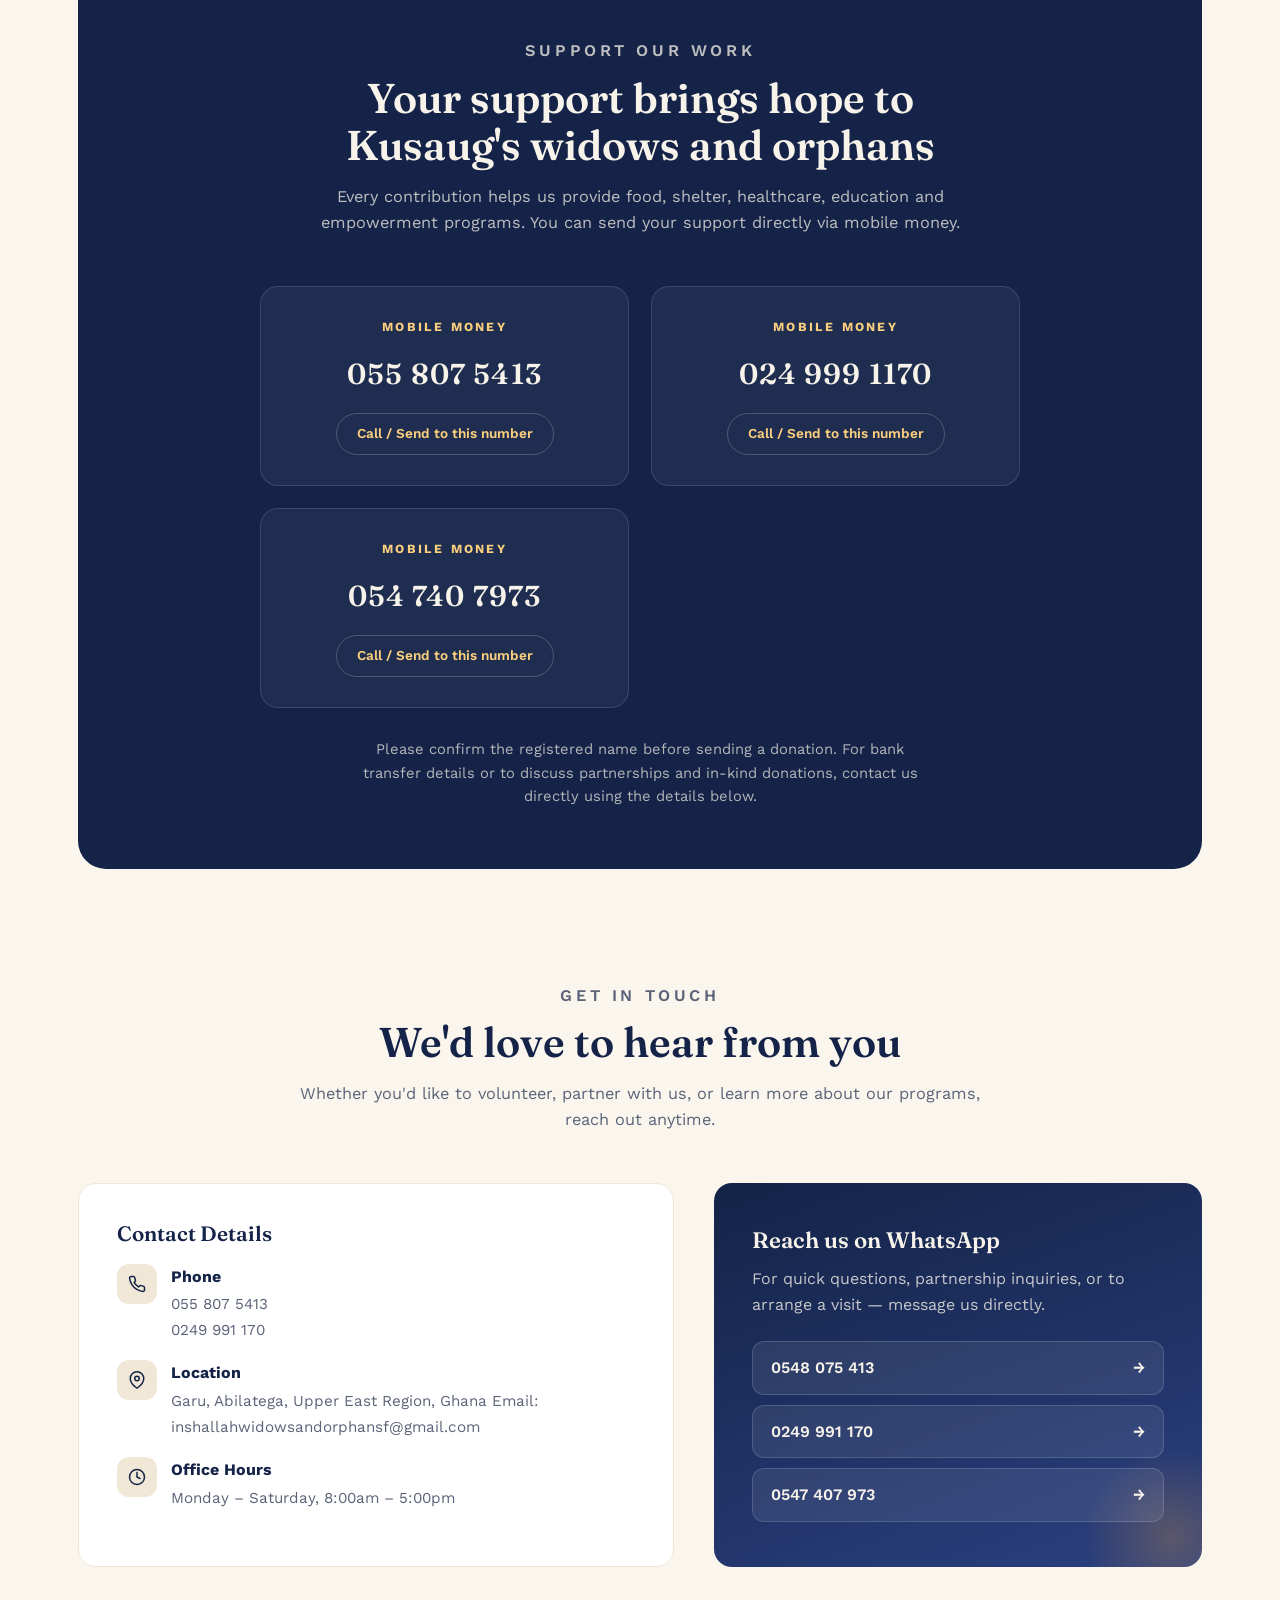
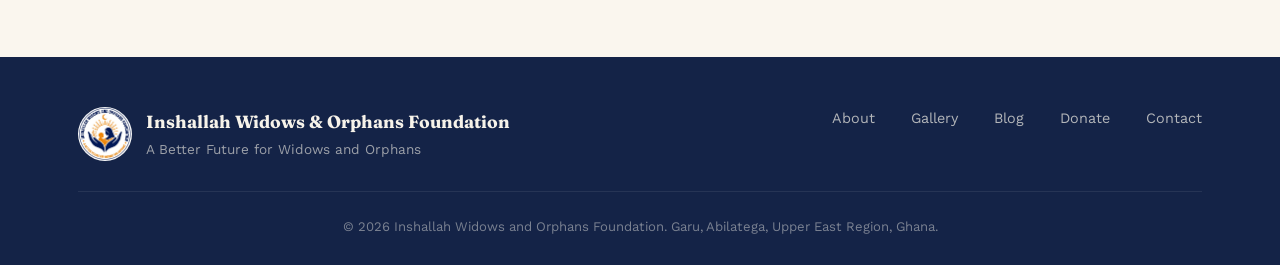
==== commit a7f1225f: "New Pages added. Gallery, Blog, Team" ====
--- a/index.html
+++ b/index.html
@@ -714,9 +714,10 @@
     </div>
     <button class="menu-toggle" aria-label="Toggle navigation" aria-expanded="false" id="menuToggle">&#9776;</button>
     <nav class="links" id="navLinks">
-      <a href="#about">About</a>
-      <a href="#programs">What We Do</a>
-      <a href="#gallery">Our Work</a>
+      <a href="index.html" class="active">Home</a>
+      <a href="about.html">About</a>
+      <a href="gallery.html">Gallery</a>
+      <a href="blog.html">Blog</a>
       <a href="#contact">Contact</a>
       <a href="#donate" class="cta">Donate</a>
     </nav>
@@ -750,7 +751,7 @@
   </svg>
 
   <div class="hero-inner">
-    <p class="eyebrow">Inshallah Widows &amp; Orphans Foundation &mdash; Kusaug, Upper East Region</p>
+    <p class="eyebrow">Inshallah Widows &amp; Orphans Foundation &mdash; Garu, Upper East Region</p>
     <h1>Restoring hope and dignity for <em>widows and orphans</em></h1>
     <p class="lead">
       We care for vulnerable widows and orphans in Kusaug and surrounding communities &mdash;
@@ -764,46 +765,29 @@
   </div>
 </section>
 
-<!-- ================= ABOUT / MISSION / VISION ================= -->
-<section id="about">
+<!-- ================= ABOUT TEASER ================= -->
+<section id="about" style="padding:70px 0;">
   <div class="wrap">
-    <div class="section-head reveal">
-      <p class="eyebrow">Who We Are</p>
-      <h2>Care, dignity and a brighter future for Kusaug's widows and orphans</h2>
-      <p>
-        At Inshallah Widows and Orphans Foundation, we are committed to restoring hope,
-        dignity and happiness to vulnerable women and children through love, care and
-        community support &mdash; addressing immediate needs while building pathways to
-        long-term independence.
-      </p>
-    </div>
-
-    <div class="mv-grid">
-      <div class="mv-card reveal">
-        <p class="eyebrow">Mission</p>
-        <h3>Why we exist</h3>
-        <p>
-          To improve the lives of widows and orphans by promoting social welfare,
-          education and economic empowerment within the Kusaug community.
-        </p>
-      </div>
-      <div class="mv-card reveal">
-        <p class="eyebrow">Vision</p>
-        <h3>What we're working toward</h3>
-        <p>
-          A society where widows and orphans are protected, empowered and valued
-          &mdash; with equal opportunity for a brighter future.
-        </p>
-      </div>
-    </div>
-
-    <div class="values reveal">
-      <div class="value-pill"><span class="dot"></span>Compassion</div>
-      <div class="value-pill"><span class="dot"></span>Integrity</div>
-      <div class="value-pill"><span class="dot"></span>Unity</div>
-      <div class="value-pill"><span class="dot"></span>Accountability</div>
-      <div class="value-pill"><span class="dot"></span>Respect</div>
-      <div class="value-pill"><span class="dot"></span>Service</div>
+    <div style="background:#fff;border:1px solid #f1e7d6;border-radius:24px;padding:52px 48px;display:grid;grid-template-columns:1fr auto;gap:40px;align-items:center;" class="reveal">
+      <div>
+        <p class="eyebrow">Who We Are</p>
+        <h2 style="font-size:clamp(1.7rem,3.5vw,2.3rem);margin:10px 0 16px;">Caring for Kusaug's most vulnerable — with compassion and purpose</h2>
+        <p style="color:#5b6378;font-size:1.02rem;max-width:56ch;">At Inshallah Widows and Orphans Foundation, we restore hope, dignity and happiness to widows, orphans and Persons with Disabilities through love, care and community support. We have already registered <strong>6,132 beneficiaries</strong> across all six districts of Kusaug.</p>
+        <div style="margin-top:26px;display:flex;gap:14px;flex-wrap:wrap;">
+          <a href="about.html" class="btn btn-primary">Learn About Us</a>
+          <a href="blog.html" class="btn btn-ghost">Read Our Blog</a>
+        </div>
+      </div>
+      <div style="display:flex;flex-direction:column;gap:20px;min-width:180px;">
+        <div style="text-align:center;background:#faf6ee;border-radius:16px;padding:20px 24px;">
+          <div style="font-family:'Fraunces',serif;font-size:2.2rem;font-weight:700;color:#f2a13a;">6,132</div>
+          <div style="font-size:0.8rem;text-transform:uppercase;letter-spacing:0.1em;color:#5b6378;margin-top:4px;">Beneficiaries</div>
+        </div>
+        <div style="text-align:center;background:#faf6ee;border-radius:16px;padding:20px 24px;">
+          <div style="font-family:'Fraunces',serif;font-size:2.2rem;font-weight:700;color:#f2a13a;">6</div>
+          <div style="font-size:0.8rem;text-transform:uppercase;letter-spacing:0.1em;color:#5b6378;margin-top:4px;">Districts</div>
+        </div>
+      </div>
     </div>
   </div>
 </section>
@@ -898,31 +882,24 @@
   </svg>
 </div>
 
-<!-- ================= GALLERY (placeholders) ================= -->
-<section id="gallery">
+<!-- ================= GALLERY TEASER ================= -->
+<section id="gallery" style="padding:0 0 80px;">
   <div class="wrap">
     <div class="section-head reveal">
-      <p class="eyebrow">Our Work</p>
-      <h2>Moments from the field</h2>
-      <p>Photos from our outreach and programs will appear here soon.</p>
-    </div>
-
-    <div class="gallery-grid">
-      <div class="gallery-item reveal">
-        <svg viewBox="0 0 24 24" fill="none" stroke="#142347" stroke-width="1.5"><rect x="3" y="3" width="18" height="18" rx="2"/><circle cx="8.5" cy="8.5" r="1.5"/><path d="M21 15l-5-5L5 21"/></svg>
-        <span>Photo coming soon</span>
-      </div>
-      <div class="gallery-item reveal">
-        <svg viewBox="0 0 24 24" fill="none" stroke="#142347" stroke-width="1.5"><rect x="3" y="3" width="18" height="18" rx="2"/><circle cx="8.5" cy="8.5" r="1.5"/><path d="M21 15l-5-5L5 21"/></svg>
-        <span>Photo coming soon</span>
-      </div>
-      <div class="gallery-item reveal">
-        <svg viewBox="0 0 24 24" fill="none" stroke="#142347" stroke-width="1.5"><rect x="3" y="3" width="18" height="18" rx="2"/><circle cx="8.5" cy="8.5" r="1.5"/><path d="M21 15l-5-5L5 21"/></svg>
-        <span>Photo coming soon</span>
-      </div>
-      <div class="gallery-item reveal">
-        <svg viewBox="0 0 24 24" fill="none" stroke="#142347" stroke-width="1.5"><rect x="3" y="3" width="18" height="18" rx="2"/><circle cx="8.5" cy="8.5" r="1.5"/><path d="M21 15l-5-5L5 21"/></svg>
-        <span>Photo coming soon</span>
+      <p class="eyebrow">Gallery &amp; Media</p>
+      <h2>See our work in pictures</h2>
+      <p>From our landmark launch events to the registration exercise — browse photos from across all six districts of Kusaug.</p>
+    </div>
+    <div style="background:linear-gradient(160deg,#142347,#2a4080);border-radius:22px;padding:52px 40px;text-align:center;position:relative;overflow:hidden;" class="reveal">
+      <div style="position:absolute;inset:0;opacity:0.15;display:flex;align-items:center;justify-content:center;">
+        <svg width="400" height="300" viewBox="0 0 400 300" xmlns="http://www.w3.org/2000/svg"><g stroke="#f2a13a" stroke-width="6" stroke-linecap="round" opacity="0.8"><line x1="200" y1="260" x2="200" y2="180"/><line x1="170" y1="264" x2="164" y2="184"/><line x1="140" y1="272" x2="128" y2="196"/><line x1="230" y1="264" x2="236" y2="184"/><line x1="260" y1="272" x2="272" y2="196"/></g><circle cx="200" cy="260" r="80" fill="none" stroke="#f2a13a" stroke-width="4" opacity="0.4"/></svg>
+      </div>
+      <p style="font-size:0.8rem;letter-spacing:0.2em;text-transform:uppercase;font-weight:700;color:#fbcf7d;margin-bottom:14px;">Official Photo Gallery</p>
+      <h3 style="color:#f7f3ea;font-size:1.8rem;margin-bottom:16px;position:relative;">Launch Events &amp; Outreach Photos</h3>
+      <p style="color:rgba(247,243,234,0.75);max-width:48ch;margin:0 auto 30px;position:relative;">Browse the full gallery of our foundation launch in Binduri and Garu, plus our community outreach and registration exercise.</p>
+      <div style="display:flex;gap:14px;justify-content:center;flex-wrap:wrap;position:relative;">
+        <a href="gallery.html" class="btn btn-primary">View Gallery</a>
+        <a href="https://gadamphotography89.pixieset.com/ishallahwidowsandorphansfoundation/" target="_blank" rel="noopener" class="btn" style="border-color:rgba(255,255,255,0.35);color:#f7f3ea;">Open Pixieset ↗</a>
       </div>
     </div>
   </div>
@@ -944,13 +921,18 @@
       <div class="donate-grid">
         <div class="donate-card">
           <div class="label">Mobile Money</div>
-          <div class="number">054 792 9451</div>
-          <a class="copy-link" href="tel:0547929451">Call / Send to this number</a>
+          <div class="number"> 055 807 5413</div>
+          <a class="copy-link" href="tel:0558075413">Call / Send to this number</a>
         </div>
         <div class="donate-card">
           <div class="label">Mobile Money</div>
           <div class="number">024 999 1170</div>
           <a class="copy-link" href="tel:0249991170">Call / Send to this number</a>
+        </div>
+          <div class="donate-card">
+          <div class="label">Mobile Money</div>
+          <div class="number">054 740 7973</div>
+          <a class="copy-link" href="tel:0547407973">Call / Send to this number</a>
         </div>
       </div>
 
@@ -981,7 +963,7 @@
           </div>
           <div>
             <strong>Phone</strong>
-            <a href="tel:0547929451">0547 929 451</a><br/>
+            <a href="tel:0548075413">055 807 5413</a><br/>
             <a href="tel:0249991170">0249 991 170</a>
           </div>
         </div>
@@ -991,7 +973,8 @@
           </div>
           <div>
             <strong>Location</strong>
-            <span>Kusaug Community, Upper East Region, Ghana</span>
+            <span>Garu, Abilatega, Upper East Region, Ghana</span>
+            <span> Email: <a href="mail:inshallahwidowsandorphansf@gmail.com">inshallahwidowsandorphansf@gmail.com</a></span>
           </div>
         </div>
         <div class="contact-row">
@@ -1009,8 +992,9 @@
         <h3>Reach us on WhatsApp</h3>
         <p>For quick questions, partnership inquiries, or to arrange a visit &mdash; message us directly.</p>
         <div class="whatsapp-links">
-          <a href="https://wa.me/233547929451" target="_blank" rel="noopener">0547 929 451 <span>&rarr;</span></a>
+          <a href="https://wa.me/233548075413" target="_blank" rel="noopener">0548 075 413 <span>&rarr;</span></a>
           <a href="https://wa.me/233249991170" target="_blank" rel="noopener">0249 991 170 <span>&rarr;</span></a>
+          <a href="https://wa.me/233547407973" target="_blank" rel="noopener">0547 407 973 <span>&rarr;</span></a>
         </div>
       </div>
     </div>
@@ -1029,15 +1013,15 @@
         </div>
       </div>
       <div class="footer-links">
-        <a href="#about">About</a>
-        <a href="#programs">What We Do</a>
-        <a href="#gallery">Our Work</a>
+        <a href="about.html">About</a>
+        <a href="gallery.html">Gallery</a>
+        <a href="blog.html">Blog</a>
         <a href="#donate">Donate</a>
         <a href="#contact">Contact</a>
       </div>
     </div>
     <div class="footer-bottom">
-      &copy; <span id="year"></span> Inshallah Widows and Orphans Foundation. Kusaug, Upper East Region, Ghana.
+      &copy; <span id="year"></span> Inshallah Widows and Orphans Foundation. Garu, Abilatega, Upper East Region, Ghana.
     </div>
   </div>
 </footer>
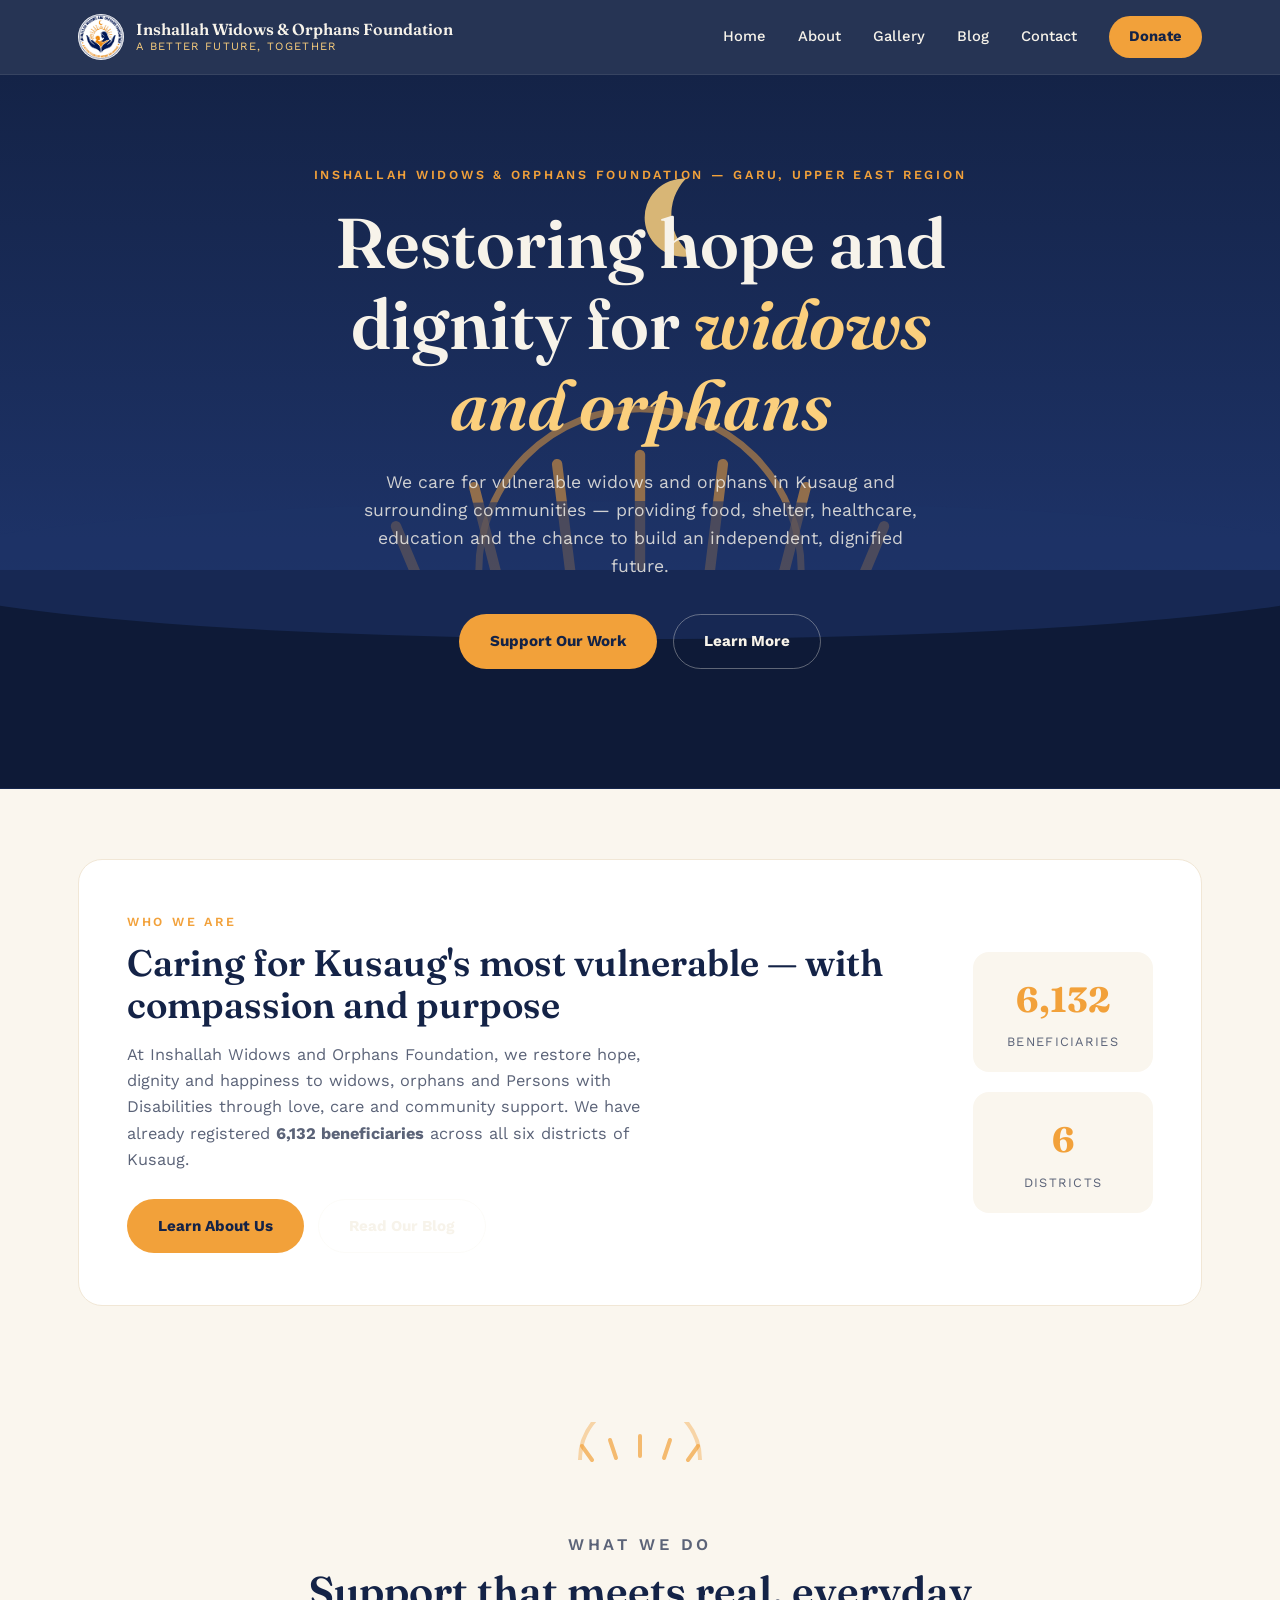
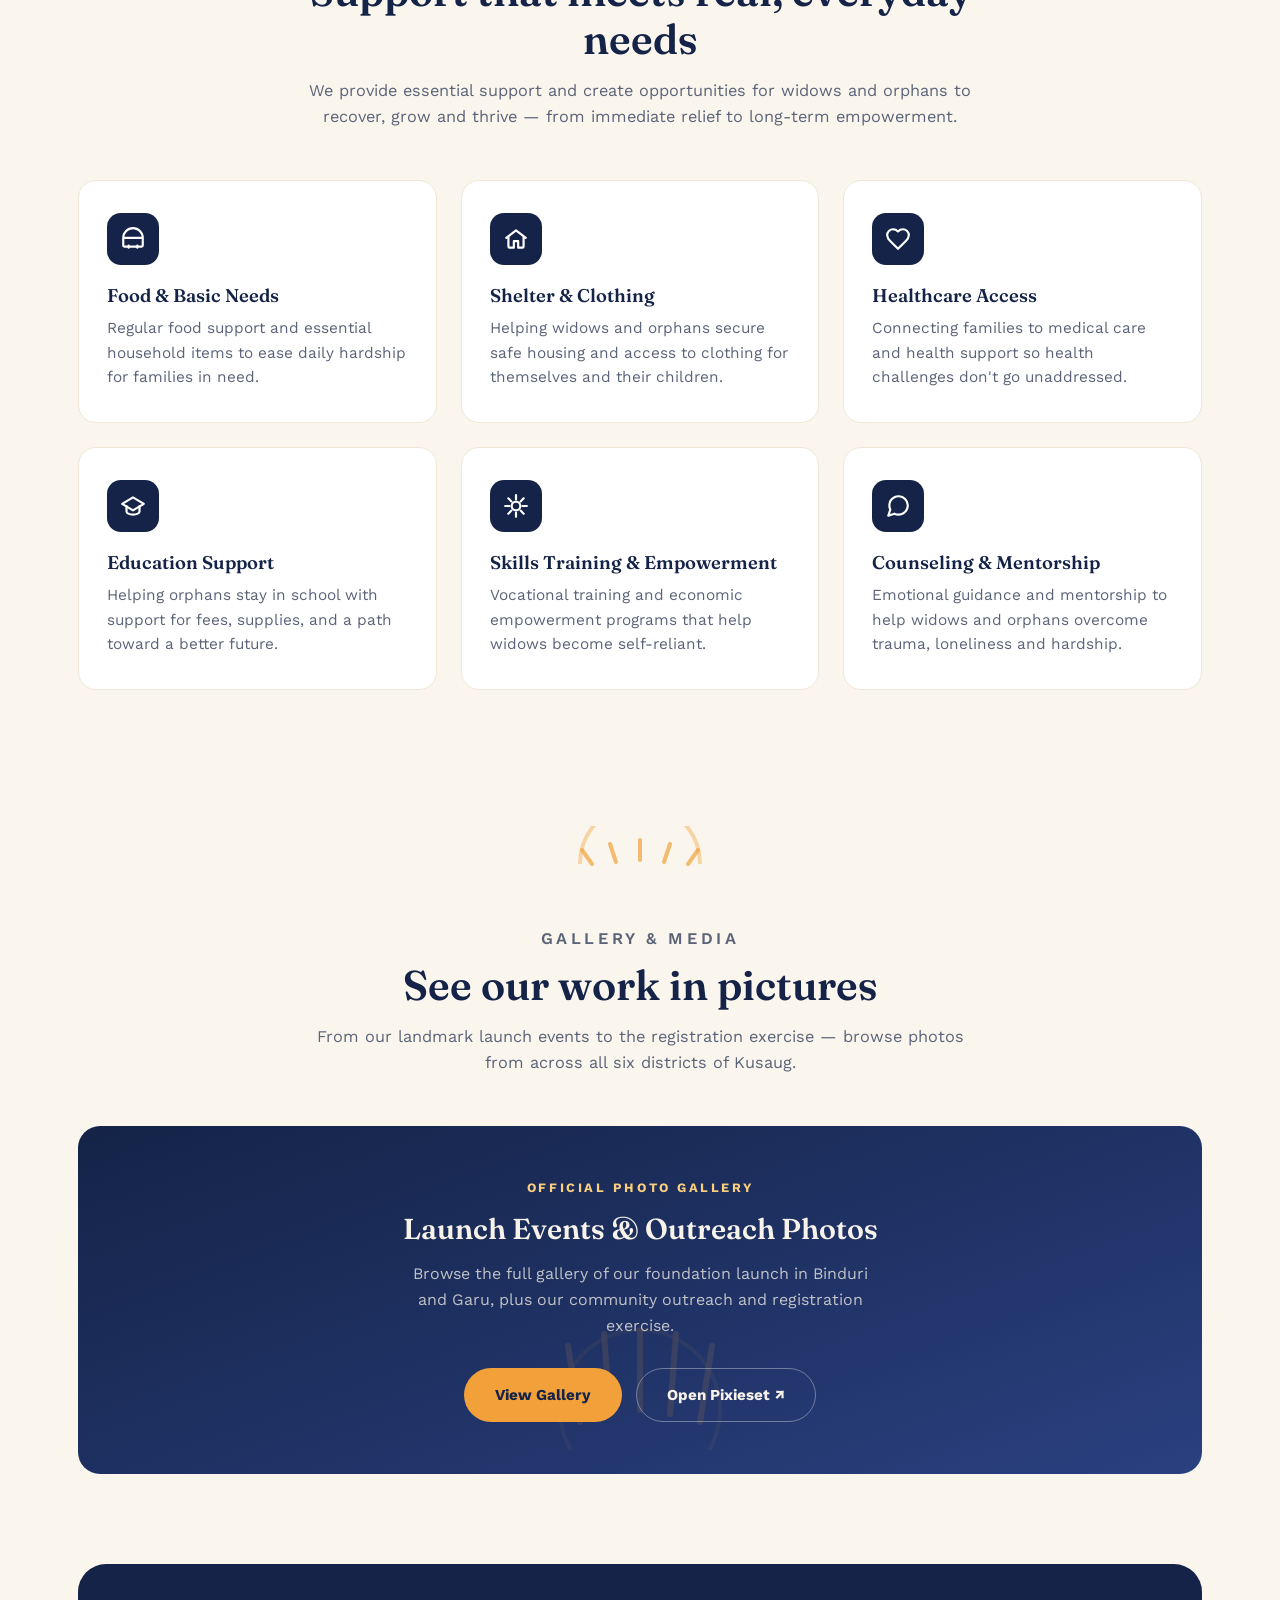
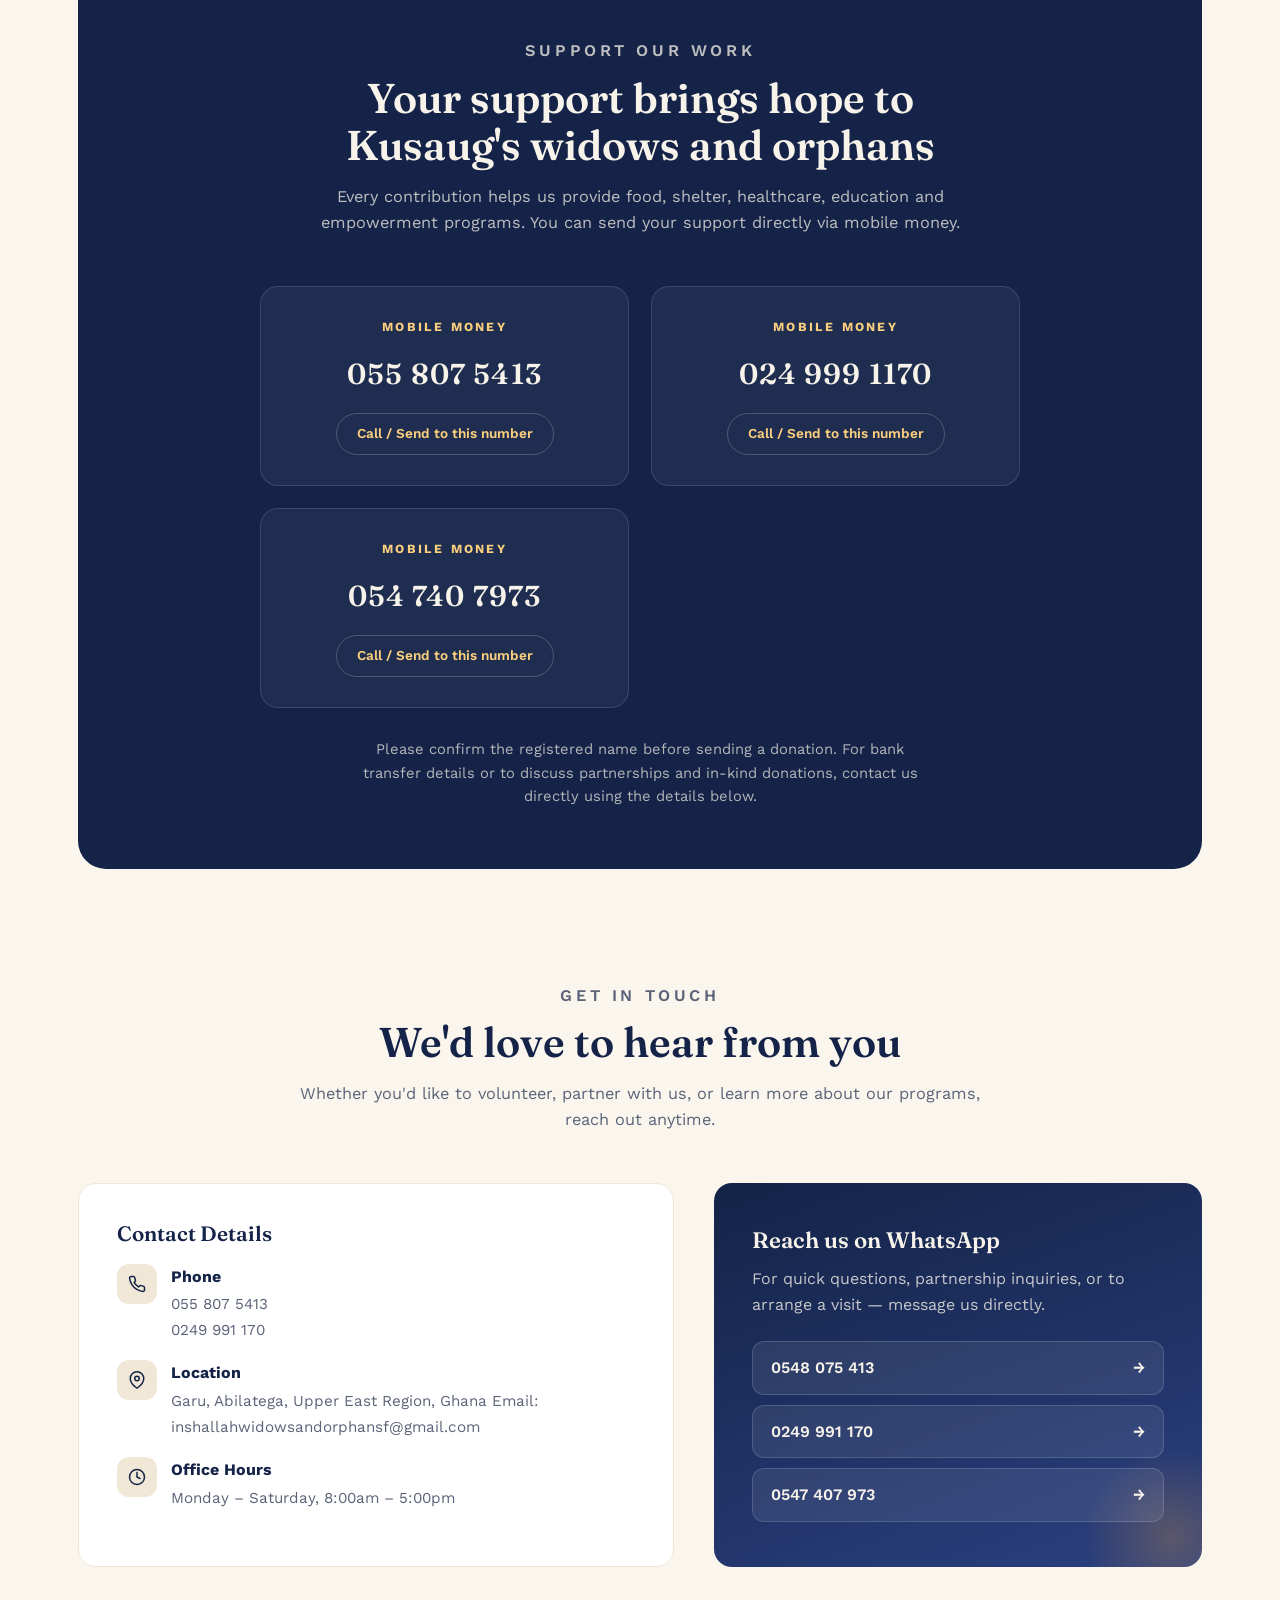
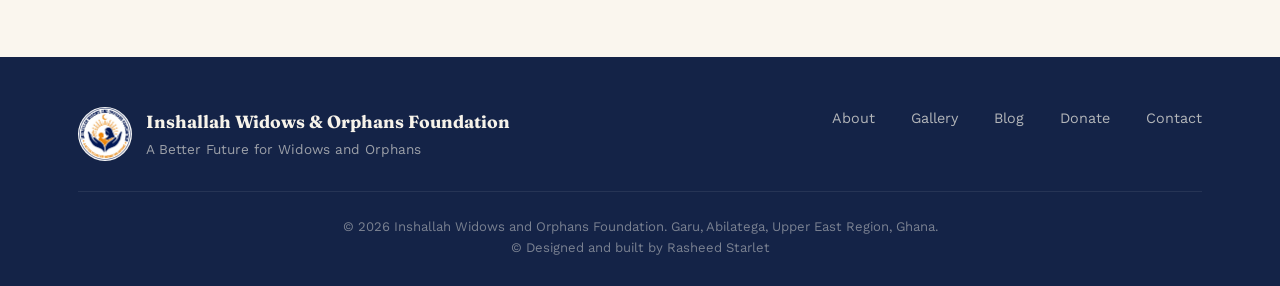
==== commit a2576882: "Add footer credit to Rasheed Starlet" ====
--- a/index.html
+++ b/index.html
@@ -1023,6 +1023,9 @@
     <div class="footer-bottom">
       &copy; <span id="year"></span> Inshallah Widows and Orphans Foundation. Garu, Abilatega, Upper East Region, Ghana.
     </div>
+    <div class="footer-bottom">
+      &copy; <span id="year"></span> Designed and built by <a href="rasheedstarlet.com">Rasheed Starlet</a>
+    </div>
   </div>
 </footer>
 
